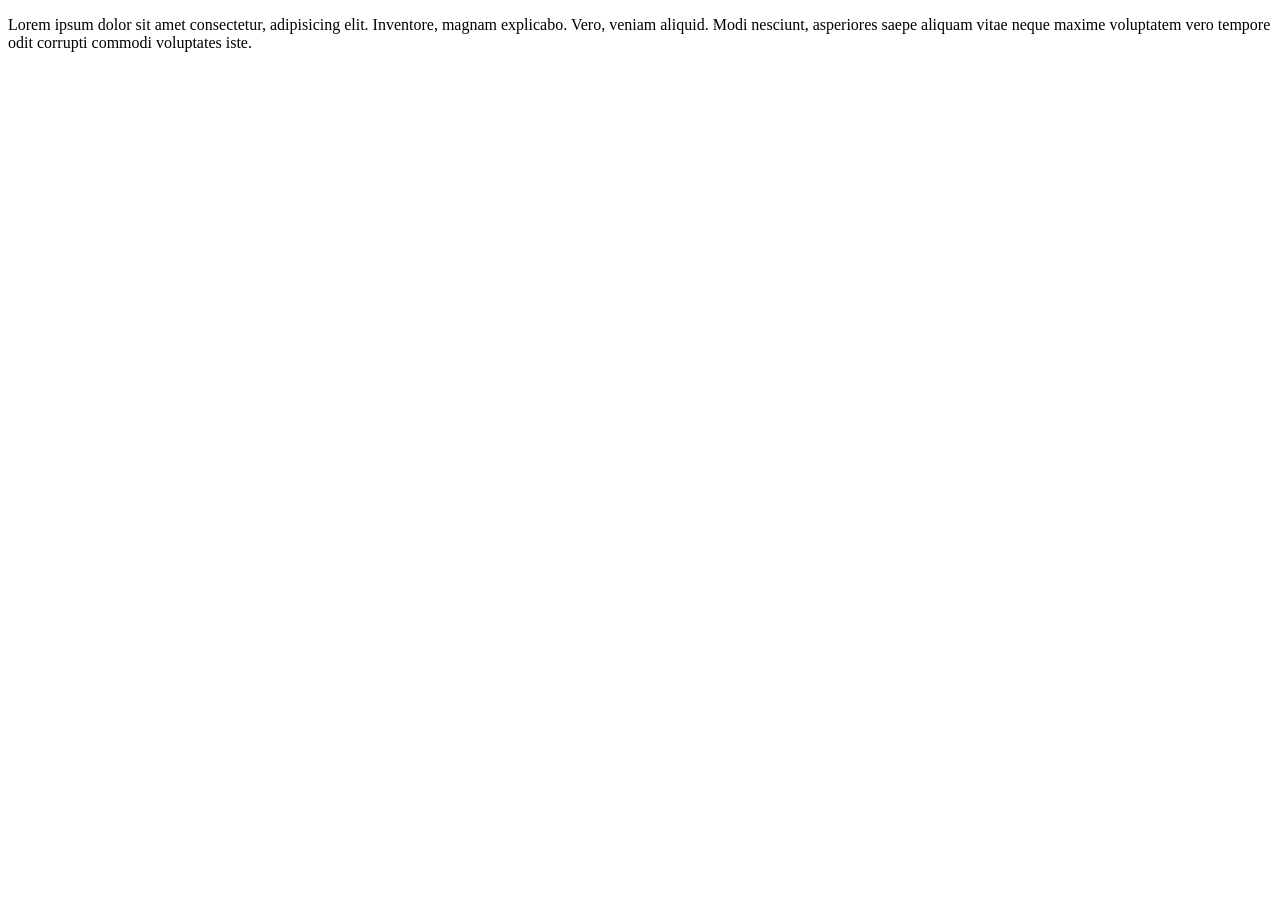
==== interfaz.html @ 6ff2b161 "version preliminar de interfaz" ====
<!DOCTYPE html>
<html lang="es">
<head>
    <meta charset="UTF-8">
    <meta name="viewport" content="width=, initial-scale=1.0">
    <title>J.A.R.V.I.S</title>
</head>
<body>
    <p>Lorem ipsum dolor sit amet consectetur, adipisicing elit. Inventore, magnam explicabo. Vero, veniam aliquid. Modi nesciunt, asperiores saepe aliquam vitae neque maxime voluptatem vero tempore odit corrupti commodi voluptates iste.</p>
</body>
</html>
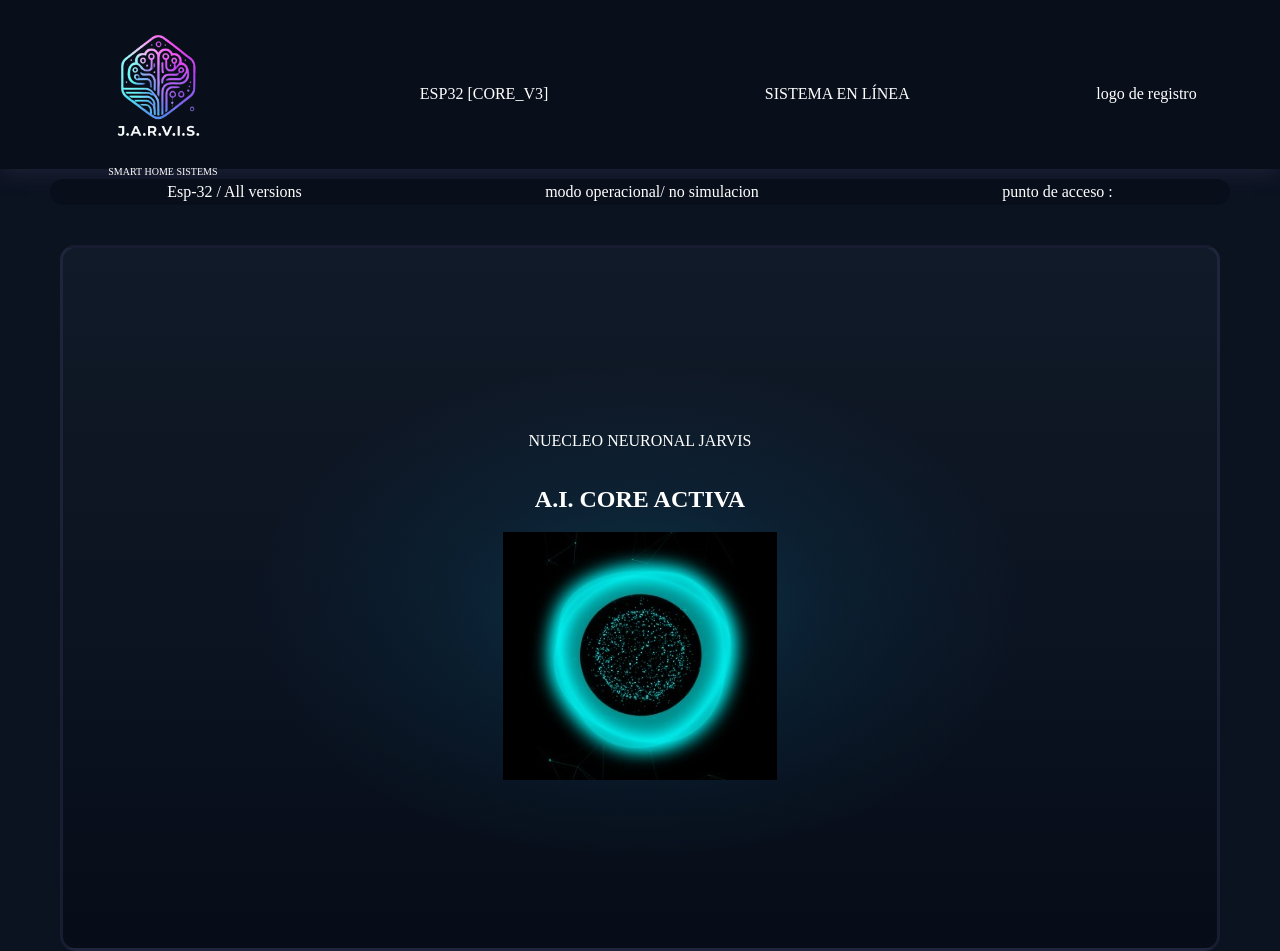
==== commit 24fb18b1: "diseño de interfaz" ====
--- a/interfaz.html
+++ b/interfaz.html
@@ -3,9 +3,42 @@
 <head>
     <meta charset="UTF-8">
     <meta name="viewport" content="width=, initial-scale=1.0">
+    <link rel="stylesheet" href="estilos_interfaz.css">
     <title>J.A.R.V.I.S</title>
 </head>
 <body>
-    <p>Lorem ipsum dolor sit amet consectetur, adipisicing elit. Inventore, magnam explicabo. Vero, veniam aliquid. Modi nesciunt, asperiores saepe aliquam vitae neque maxime voluptatem vero tempore odit corrupti commodi voluptates iste.</p>
+    <main class="principal">
+        <div class="logos">
+            <img src="imagenes/Gemini_Generated_Image_ahskaaahskaaahsk-removebg-preview.png" alt="logo">
+            <p>SMART HOME SISTEMS</p>
+        </div>
+        
+        <!-- Indicador ESP32 -->
+        <div class="esp32-badge">
+        <span>ESP32 [CORE_V3]</span>
+        <span class="status-dot"></span>
+        </div>
+
+        <!-- Estado del sistema -->
+        <div class="system-status">
+        <span class="status-dot"></span>
+        <span>SISTEMA EN LÍNEA</span>
+        </div>
+        
+        <!-- logo de registro -->
+        <p>logo de registro</p>
+    </main>
+    <div class="sobre-sombra"></div>
+    <section class="bar-status">
+        <p>Esp-32 / All versions</p>
+        <p>modo operacional/ no simulacion </p>
+        <p>punto de acceso :</p>
+    </section>
+    <section class="modelo-jarvis">
+        <p>NUECLEO NEURONAL JARVIS </p>
+        <h1>A.I. CORE ACTIVA</h1>
+        <img src="imagenes/logo-IA.png" alt="interfaz">
+    </section>
+
 </body>
 </html>
--- a/estilos_interfaz.css
+++ b/estilos_interfaz.css
@@ -0,0 +1,80 @@
+body{
+    background-color: #0B1220;
+    color:white;
+    margin: 0;
+}
+
+/* estilos main */
+
+.principal{
+    display: flex;
+    flex-direction: row;
+    align-items: center;
+    gap: 20px;
+    justify-content: space-around;
+    background-color: #080F1B;
+    padding-top: 19px ;
+    box-shadow: 0 6px 18px rgba(59, 59, 93, 0.35);
+    height: 150px;
+}
+
+.logos img{
+    width: 150px;
+    height: 150px;
+}
+.logos p{
+    margin: 0;
+    font-size: 10px;
+    margin-top: -21;
+    margin-left: 25px;
+}
+.esp32-badge,
+.system-status{
+    display: flex;
+    align-items: center;
+    gap: 15px;
+    position: relative;
+}
+
+.bar-status{
+    display: flex;
+    flex-direction: row;
+    align-items: center;
+    gap: 15px;
+    justify-content: space-around;
+    background-color: #080F1B;
+    border: solid #080F1B;
+    border-radius: 15px;
+    height: 20px;
+    margin-left: 50px;
+    margin-right: 50px;
+    margin-top: 10px;
+}
+
+.modelo-jarvis{
+    border: solid rgba(59, 59, 93, 0.35);
+    border-radius: 15px ;
+    border-width: 3px;
+    height: 700px;
+    margin-left: 60px;
+    margin-right: 60px;
+    margin-top: 40px;
+    display: flex;
+    flex-direction: column;
+    align-content: center;
+    align-items: center;
+    justify-content: center;
+   background:
+  radial-gradient(
+    ellipse at 50% 52%,
+    rgba(0, 210, 255, 0.16) 0%,
+    rgba(0, 150, 200, 0.08) 25%,
+    transparent 48%
+  ),
+  linear-gradient(
+    180deg,
+    #111a28 0%,
+    #0b1220 60%,
+    #060d18 100%
+  );
+}
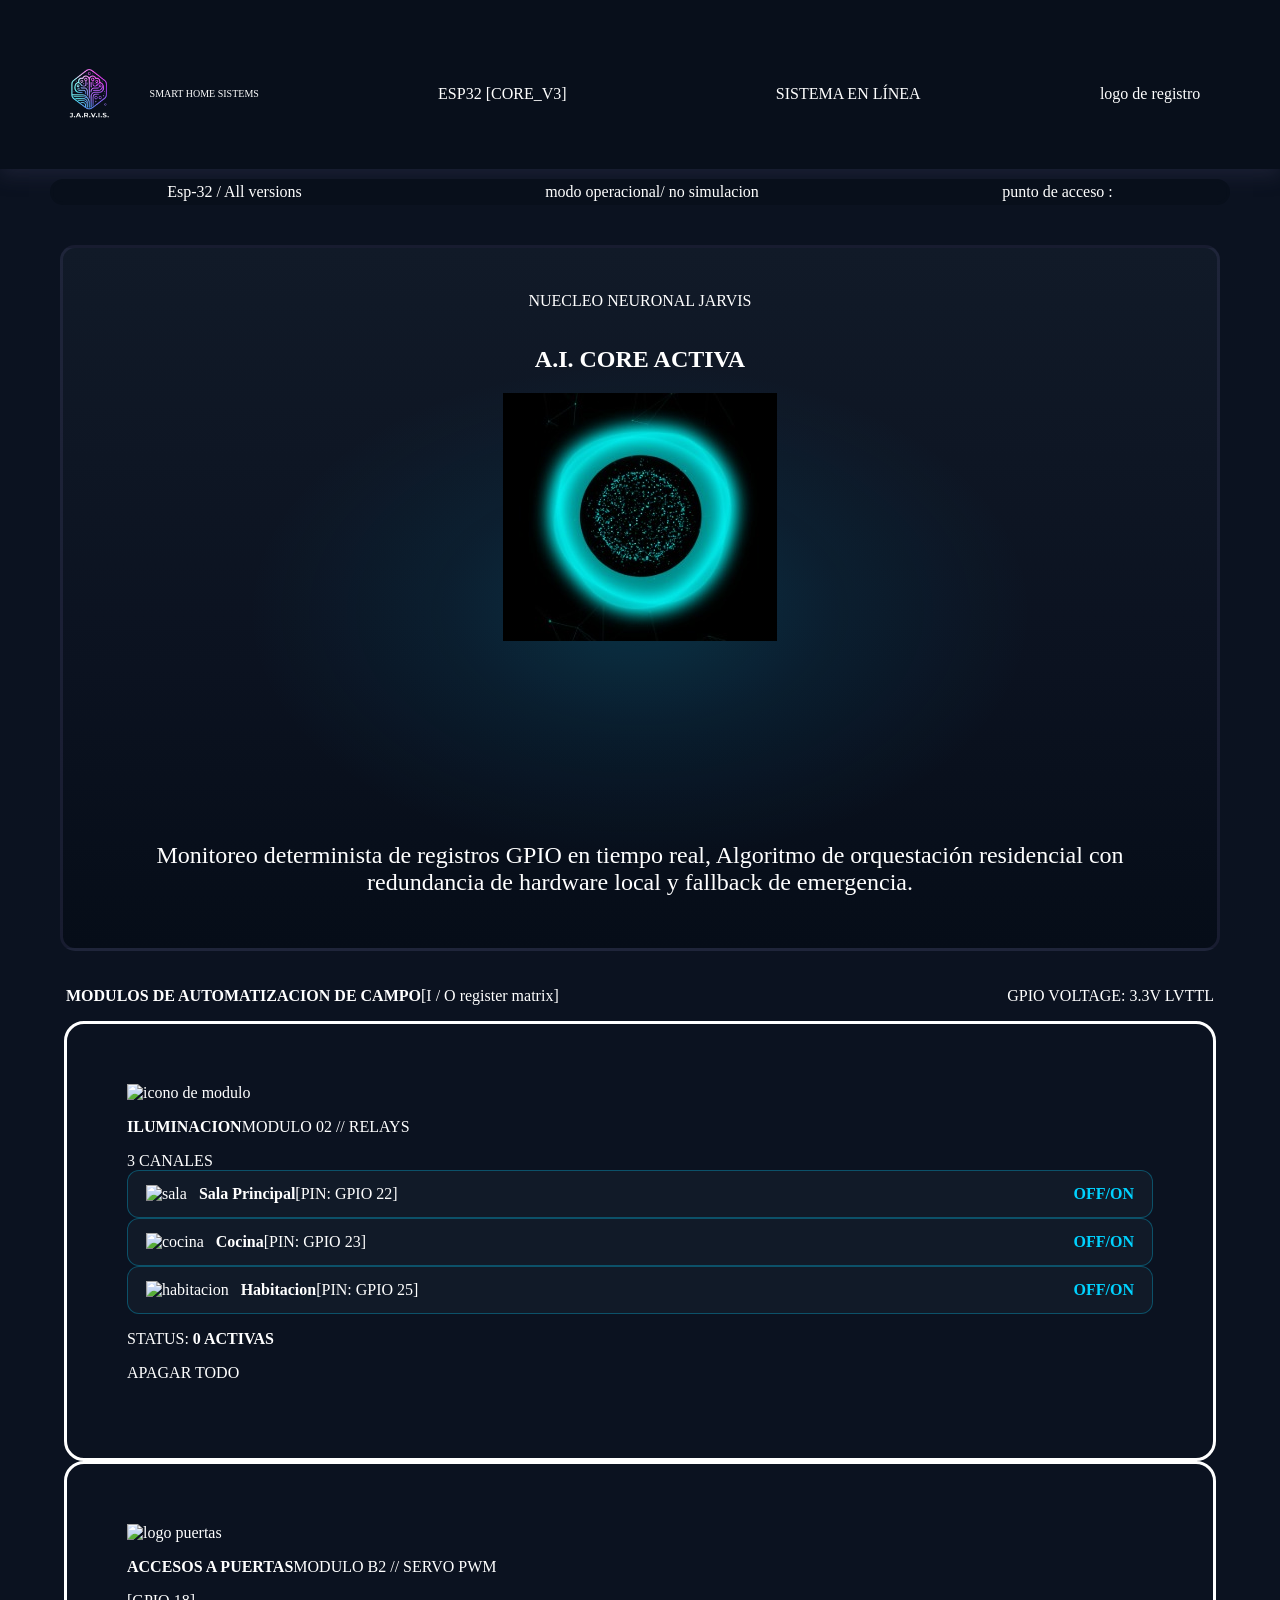
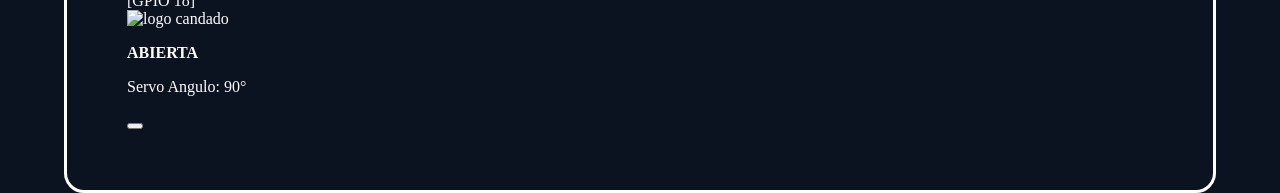
==== commit f20d0344: "continuacion de la interfaz" ====
--- a/interfaz.html
+++ b/interfaz.html
@@ -38,7 +38,50 @@
         <p>NUECLEO NEURONAL JARVIS </p>
         <h1>A.I. CORE ACTIVA</h1>
         <img src="imagenes/logo-IA.png" alt="interfaz">
+        <p class="texto_inferior">Monitoreo determinista de registros GPIO en tiempo real, Algoritmo de orquestación residencial con redundancia de hardware local y fallback de emergencia.</p>
+    </section>
+    <section>
+        <div Class="modulos">
+            <p><strong>MODULOS DE AUTOMATIZACION DE CAMPO</strong>[I / O register matrix]</p>
+            <p>GPIO VOLTAGE: 3.3V LVTTL</p>
+        </div>
+        <article class="modulo-iluminacion">
+            <img src="" alt="icono de modulo">
+            <p><strong>ILUMINACION</strong>MODULO 02 // RELAYS</p>
+            <div> 3 CANALES</div>
+            <div class="contenedor-partes-casa">
+                <button class="partes-casa" type="button" aria-pressed="false">
+                    <img src="" alt="sala">
+                    <p><strong>Sala Principal</strong>[PIN: GPIO 22]</p>
+                    <span>OFF/ON</span>
+                </button>
+                <button class="partes-casa" type="button" aria-pressed="false">
+                    <img src="" alt="cocina">
+                    <p><strong>Cocina</strong>[PIN: GPIO 23]</p>
+                    <span>OFF/ON</span>
+                </button>
+                <button class="partes-casa" type="button" aria-pressed="false">
+                    <img src="" alt="habitacion">
+                    <p><strong>Habitacion</strong>[PIN: GPIO 25]</p>
+                    <span>OFF/ON</span>
+                </button>
+            </div>
+            <p>STATUS: <strong>0 ACTIVAS</strong></p>
+            <p>APAGAR TODO</p>
+        </article>
+        <article class="modulo-iluminacion">
+            <img src="" alt="logo puertas">
+            <p><strong>ACCESOS A PUERTAS</strong>MODULO B2 // SERVO PWM</p>
+            <div>[GPIO 18]</div>
+            <div class = "candado">
+                <img src="" alt="logo candado">
+                <p><strong>ABIERTA</strong></p>
+                <p>Servo Angulo: 90°</p>
+            </div>
+            <button></button>
+
+        </article>
     </section>
 
 </body>
-</html>+</html>
--- a/estilos_interfaz.css
+++ b/estilos_interfaz.css
@@ -17,15 +17,17 @@
     box-shadow: 0 6px 18px rgba(59, 59, 93, 0.35);
     height: 150px;
 }
-
+.logos {
+    display:flex;
+}
 .logos img{
-    width: 150px;
-    height: 150px;
+    width: 72px;
+    height: 72px;
+    margin-left: -27px;
 }
 .logos p{
-    margin: 0;
     font-size: 10px;
-    margin-top: -21;
+    margin-top: 30px;
     margin-left: 25px;
 }
 .esp32-badge,
@@ -77,4 +79,56 @@
     #0b1220 60%,
     #060d18 100%
   );
+}
+.texto_inferior{
+    font-size: 24px;
+    text-align: center;
+    margin-top: 201px;
+    margin-left: 79px;
+    margin-right: 79px
+} 
+
+.modulos{
+    display: flex;
+    flex-direction: row;
+    justify-content: space-between;
+    margin-top: 20px;
+    margin-left: 66px;
+    margin-right: 66px;
+}
+
+/* Controles de iluminación por espacio */
+.modulo-iluminacion{
+    border: solid;
+    padding: 60px;
+    margin-left: 64px;
+    margin-right: 64px;
+    border-radius: 20px;
+}
+.partes-casa{
+    display: flex;
+    align-items: center;
+    gap: 12px;
+    width: 100%;
+    padding: 14px 18px;
+    border: 1px solid rgba(0, 210, 255, 0.3);
+    border-radius: 12px;
+    background-color: #111a28;
+    color: white;
+    font: inherit;
+    text-align: left;
+    cursor: pointer;
+}
+.partes-casa:hover,
+.partes-casa:focus-visible{
+    border-color: #00d2ff;
+    outline: none;
+}
+.partes-casa p{
+    flex: 1;
+    margin: 0;
+}
+.partes-casa span{
+    color: #00d2ff;
+    font-weight: 700;
 }
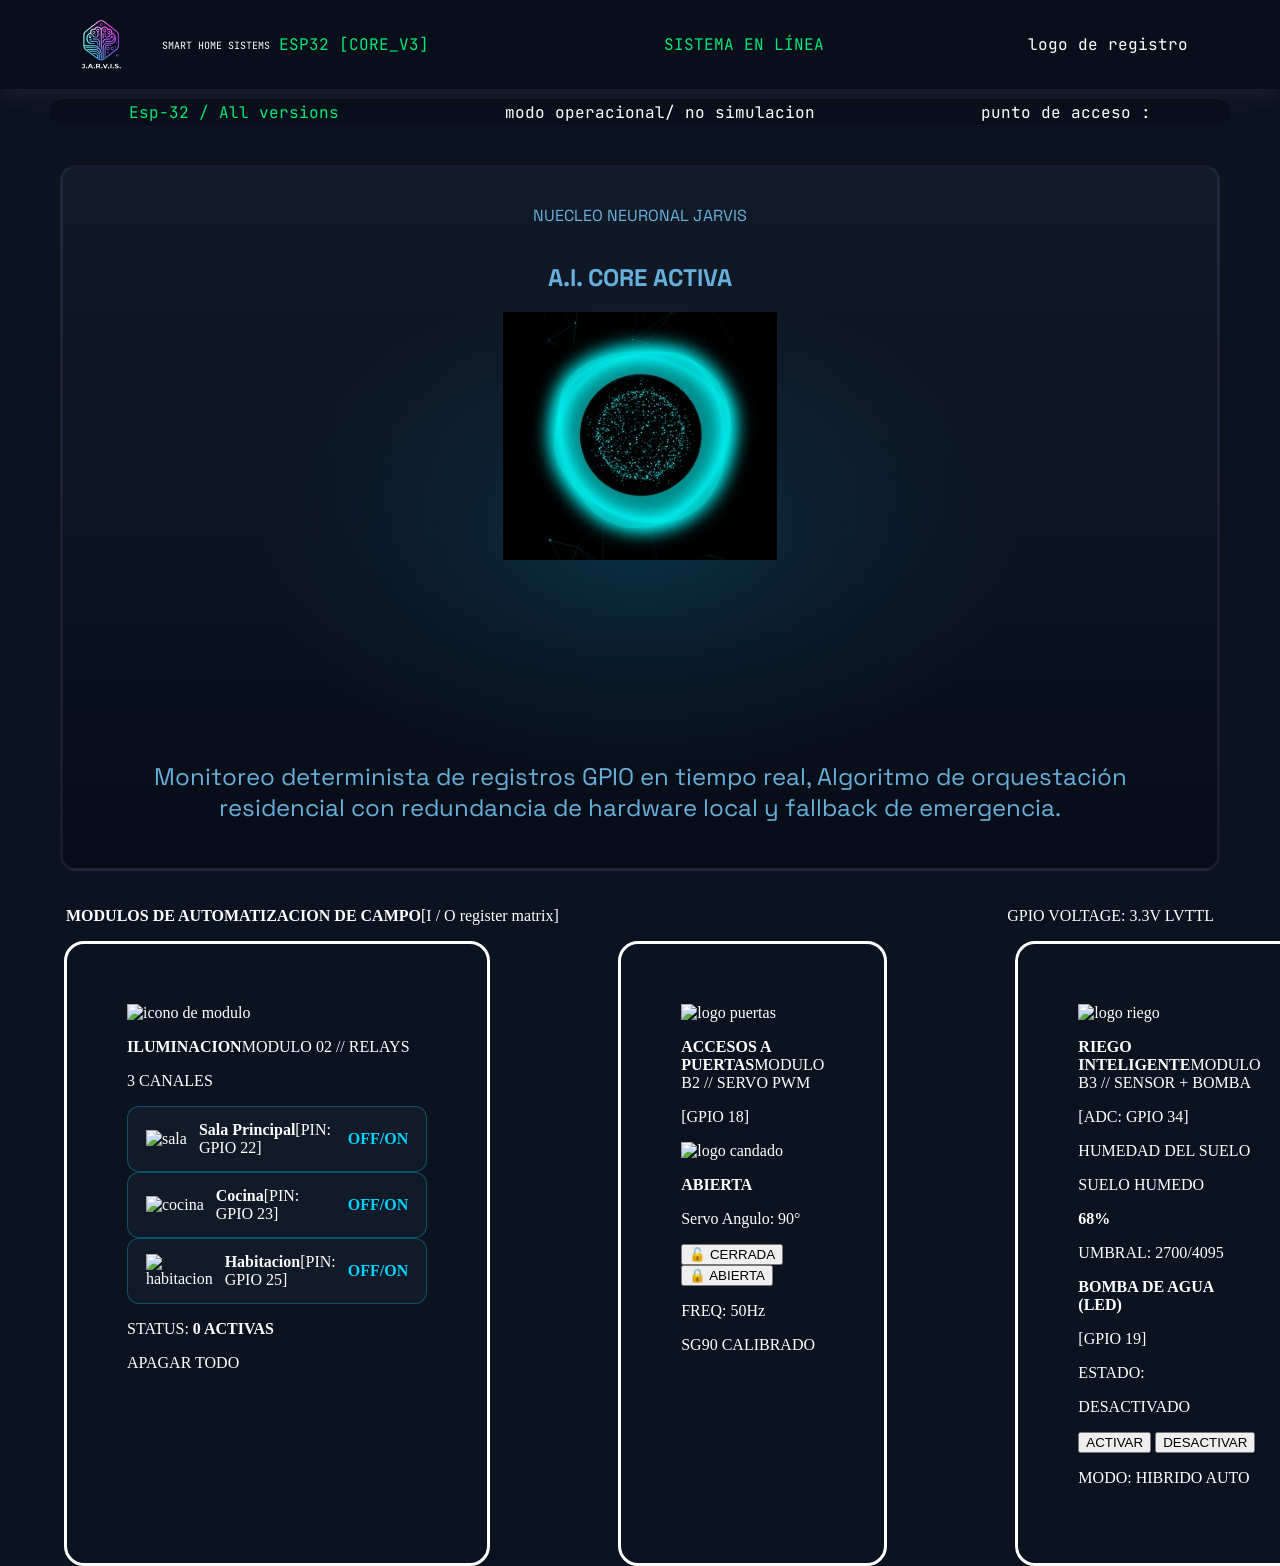
==== commit 8b63b2f9: "contuinacion de la interfaz 2" ====
--- a/interfaz.html
+++ b/interfaz.html
@@ -3,6 +3,9 @@
 <head>
     <meta charset="UTF-8">
     <meta name="viewport" content="width=, initial-scale=1.0">
+    <link rel="preconnect" href="https://fonts.googleapis.com">
+    <link rel="preconnect" href="https://fonts.gstatic.com" crossorigin>
+    <link href="https://fonts.googleapis.com/css2?family=JetBrains+Mono:ital,wght@0,100..800;1,100..800&family=Space+Grotesk:wght@300..700&display=swap" rel="stylesheet">
     <link rel="stylesheet" href="estilos_interfaz.css">
     <title>J.A.R.V.I.S</title>
 </head>
@@ -30,7 +33,7 @@
     </main>
     <div class="sobre-sombra"></div>
     <section class="bar-status">
-        <p>Esp-32 / All versions</p>
+        <p class="nombre">Esp-32 / All versions</p>
         <p>modo operacional/ no simulacion </p>
         <p>punto de acceso :</p>
     </section>
@@ -40,15 +43,15 @@
         <img src="imagenes/logo-IA.png" alt="interfaz">
         <p class="texto_inferior">Monitoreo determinista de registros GPIO en tiempo real, Algoritmo de orquestación residencial con redundancia de hardware local y fallback de emergencia.</p>
     </section>
-    <section>
-        <div Class="modulos">
-            <p><strong>MODULOS DE AUTOMATIZACION DE CAMPO</strong>[I / O register matrix]</p>
-            <p>GPIO VOLTAGE: 3.3V LVTTL</p>
-        </div>
+    <div Class="modulos">
+        <p><strong>MODULOS DE AUTOMATIZACION DE CAMPO</strong>[I / O register matrix]</p>
+        <p>GPIO VOLTAGE: 3.3V LVTTL</p>
+    </div>
+    <section class="indicadores">
         <article class="modulo-iluminacion">
             <img src="" alt="icono de modulo">
             <p><strong>ILUMINACION</strong>MODULO 02 // RELAYS</p>
-            <div> 3 CANALES</div>
+            <div> <P>3 CANALES</P></div>
             <div class="contenedor-partes-casa">
                 <button class="partes-casa" type="button" aria-pressed="false">
                     <img src="" alt="sala">
@@ -72,16 +75,67 @@
         <article class="modulo-iluminacion">
             <img src="" alt="logo puertas">
             <p><strong>ACCESOS A PUERTAS</strong>MODULO B2 // SERVO PWM</p>
-            <div>[GPIO 18]</div>
+            <div><P>[GPIO 18]</P></div>
             <div class = "candado">
-                <img src="" alt="logo candado">
-                <p><strong>ABIERTA</strong></p>
+                <img class="logo-candado" src="" alt="logo candado">
+                <p class="indicador"><strong>ABIERTA</strong></p>
                 <p>Servo Angulo: 90°</p>
             </div>
-            <button></button>
-
+            <button>🔓 CERRADA</button>
+            <button>🔒 ABIERTA</button>
+            <p>FREQ: 50Hz</p>
+            <p>SG90 CALIBRADO</p>
+        </article>
+        <article class="modulo-iluminacion">
+            <img src="" alt="logo riego">
+            <p><strong>RIEGO INTELIGENTE</strong>MODULO B3 // SENSOR + BOMBA</p>
+            <div><P>[ADC: GPIO 34]</P></div>
+            <div>
+                <p>HUMEDAD DEL SUELO</p>
+                <div><p>SUELO HUMEDO</p></div>
+                <p class="porcentaje"><strong>68%</strong></p>
+                <p>UMBRAL: 2700/4095</p>
+                <div class="barra" role="progressbar"
+                    aria-valuemin="0" aria-valuemax="100" aria-valuenow="65">
+                    <div class="relleno" id="relleno"></div>
+                </div>
+            </div>
+            <div>
+                <p><strong>BOMBA DE AGUA (LED)</strong></p>
+                <p>[GPIO 19]</p>
+                <p>ESTADO:</p>
+                <p>DESACTIVADO</p>
+                <button>ACTIVAR</button>
+                <button>DESACTIVAR</button>
+            </div>
+            <p>MODO: HIBRIDO AUTO</p>
+        </article>
+        <article class="modulo-iluminacion">
+            <img src="" alt="logo telemtria">
+            <p><strong>TELEMETRIA GLOBAL</strong>MODULO D4 // DIAGNOSTICO</p>
+            <div class="TELEMETRIA">
+                <p>ESP32 HARDWARE</p>
+                <p>🛜 CONECTADO</p>
+            </div>
+            <div class="TELEMETRIA">
+                <p>ILUMINACION</p>
+                <p>0 LUCES ON</p>
+            </div>
+            <div class="TELEMETRIA">
+                <p>ABIERTA</p>
+                <p>ABIERTA (90°)</p>
+            </div>
+            <div class="TELEMETRIA">
+                <p>BOMBA DE RIEGO</p>
+                <p>EN ESPERA</p>
+            </div>
+            <div class="TELEMETRIA">
+                <p>TENSION LOGICA</p>
+                <p>3.30 VDC</p>
+            </div>
+            <p>STABLE</p>
         </article>
     </section>
-
+ 
 </body>
 </html>
--- a/estilos_interfaz.css
+++ b/estilos_interfaz.css
@@ -1,3 +1,18 @@
+
+.space-grotesk {
+  font-family: "Space Grotesk", sans-serif;
+  font-optical-sizing: auto;
+  font-weight: weight;
+  font-style: normal;
+}
+
+.jetbrains-mono {
+  font-family: "JetBrains Mono", monospace;
+  font-optical-sizing: auto;
+  font-weight: weight;
+  font-style: normal;
+}
+
 body{
     background-color: #0B1220;
     color:white;
@@ -13,9 +28,9 @@
     gap: 20px;
     justify-content: space-around;
     background-color: #080F1B;
-    padding-top: 19px ;
     box-shadow: 0 6px 18px rgba(59, 59, 93, 0.35);
-    height: 150px;
+    height: 89px;
+    font-family: "JetBrains Mono", monospace;
 }
 .logos {
     display:flex;
@@ -29,6 +44,13 @@
     font-size: 10px;
     margin-top: 30px;
     margin-left: 25px;
+}
+.esp32-badge{
+    color: #02E677;
+    margin-left: -195px;
+}
+.system-status{
+    color: #02E677;
 }
 .esp32-badge,
 .system-status{
@@ -51,6 +73,10 @@
     margin-left: 50px;
     margin-right: 50px;
     margin-top: 10px;
+    font-family: "JetBrains Mono", monospace;
+}
+.nombre{
+    color: #02E677;
 }
 
 .modelo-jarvis{
@@ -66,6 +92,8 @@
     align-content: center;
     align-items: center;
     justify-content: center;
+    font-family: "Space Grotesk", sans-serif;
+    color: #67B0DB;
    background:
   radial-gradient(
     ellipse at 50% 52%,
@@ -95,6 +123,12 @@
     margin-top: 20px;
     margin-left: 66px;
     margin-right: 66px;
+}
+
+.indicadores{
+    display: flex;
+    flex-direction: row;
+    gap: ;
 }
 
 /* Controles de iluminación por espacio */
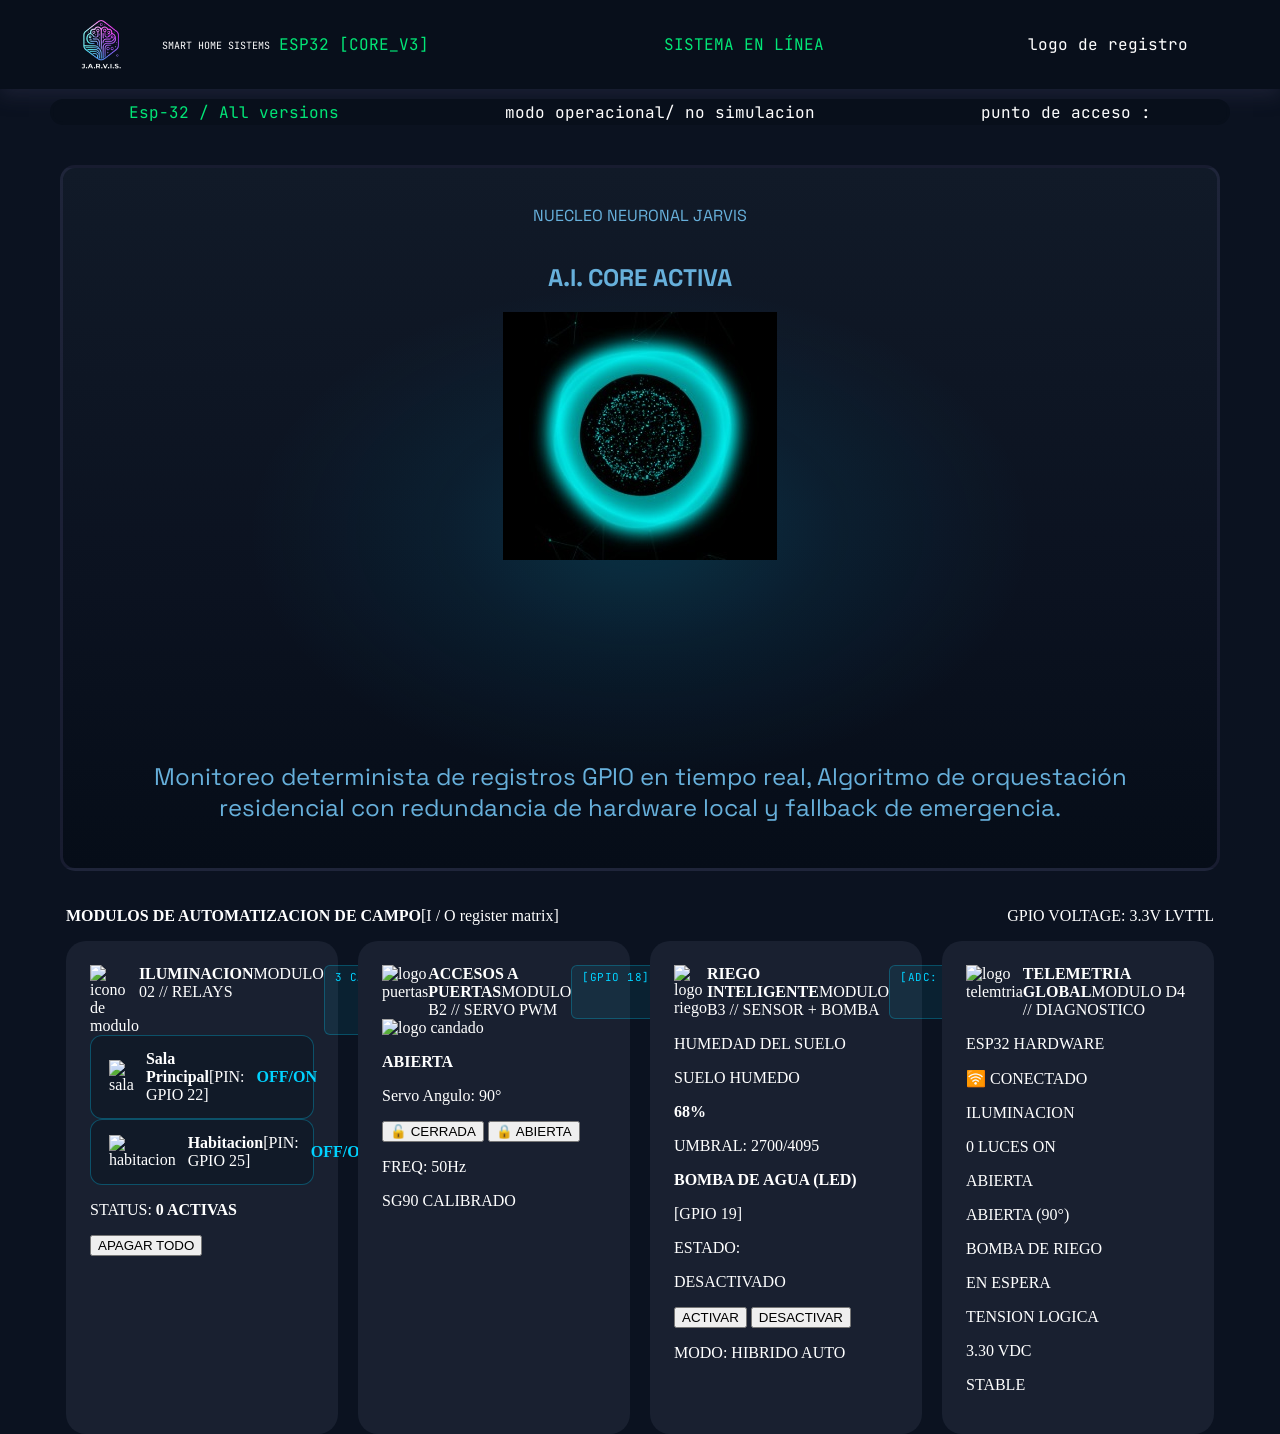
==== commit 06825414: "continuacion 3 de la pagina" ====
--- a/interfaz.html
+++ b/interfaz.html
@@ -49,18 +49,16 @@
     </div>
     <section class="indicadores">
         <article class="modulo-iluminacion">
-            <img src="" alt="icono de modulo">
-            <p><strong>ILUMINACION</strong>MODULO 02 // RELAYS</p>
-            <div> <P>3 CANALES</P></div>
+            <div  class="encabezado">
+             <img src="" alt="icono de modulo">
+            <p><strong>ILUMINACION</strong>MODULO 02 // RELAYS</p>   
+            <div class = "pines"><P>3 CANALES</P></div>
+            </div>
+            
             <div class="contenedor-partes-casa">
                 <button class="partes-casa" type="button" aria-pressed="false">
                     <img src="" alt="sala">
                     <p><strong>Sala Principal</strong>[PIN: GPIO 22]</p>
-                    <span>OFF/ON</span>
-                </button>
-                <button class="partes-casa" type="button" aria-pressed="false">
-                    <img src="" alt="cocina">
-                    <p><strong>Cocina</strong>[PIN: GPIO 23]</p>
                     <span>OFF/ON</span>
                 </button>
                 <button class="partes-casa" type="button" aria-pressed="false">
@@ -70,12 +68,14 @@
                 </button>
             </div>
             <p>STATUS: <strong>0 ACTIVAS</strong></p>
-            <p>APAGAR TODO</p>
+            <button>APAGAR TODO</button>
         </article>
         <article class="modulo-iluminacion">
+            <div class="encabezado">
             <img src="" alt="logo puertas">
             <p><strong>ACCESOS A PUERTAS</strong>MODULO B2 // SERVO PWM</p>
-            <div><P>[GPIO 18]</P></div>
+            <div class = "pines"><P>[GPIO 18]</P></div>
+            </div>
             <div class = "candado">
                 <img class="logo-candado" src="" alt="logo candado">
                 <p class="indicador"><strong>ABIERTA</strong></p>
@@ -87,9 +87,12 @@
             <p>SG90 CALIBRADO</p>
         </article>
         <article class="modulo-iluminacion">
-            <img src="" alt="logo riego">
-            <p><strong>RIEGO INTELIGENTE</strong>MODULO B3 // SENSOR + BOMBA</p>
-            <div><P>[ADC: GPIO 34]</P></div>
+            <div class="encabezado">
+             <img src="" alt="logo riego">
+            <p><strong>RIEGO INTELIGENTE</strong>MODULO B3 // SENSOR + BOMBA</p>   
+            <div class = "pines"><P>[ADC: GPIO 34]</P></div>
+            </div>
+            
             <div>
                 <p>HUMEDAD DEL SUELO</p>
                 <div><p>SUELO HUMEDO</p></div>
@@ -111,8 +114,11 @@
             <p>MODO: HIBRIDO AUTO</p>
         </article>
         <article class="modulo-iluminacion">
-            <img src="" alt="logo telemtria">
-            <p><strong>TELEMETRIA GLOBAL</strong>MODULO D4 // DIAGNOSTICO</p>
+            <div class="encabezado">
+                <img src="" alt="logo telemtria">
+                <p><strong>TELEMETRIA GLOBAL</strong>MODULO D4 // DIAGNOSTICO</p>
+                
+            </div>
             <div class="TELEMETRIA">
                 <p>ESP32 HARDWARE</p>
                 <p>🛜 CONECTADO</p>
--- a/estilos_interfaz.css
+++ b/estilos_interfaz.css
@@ -128,16 +128,39 @@
 .indicadores{
     display: flex;
     flex-direction: row;
-    gap: ;
+    gap: 20px;
+    margin: 0 66px;          /* mismo margen que .modulos, deja espacio a la derecha */
+    box-sizing: border-box;
 }
 
-/* Controles de iluminación por espacio */
 .modulo-iluminacion{
-    border: solid;
-    padding: 60px;
-    margin-left: 64px;
-    margin-right: 64px;
+    flex: 1 1 0;             /* las 4 tarjetas se reparten el ancho disponible */
+    min-width: 0;            /* evita que el contenido las empuje fuera de la página */
+    box-sizing: border-box;
+    padding: 24px;           /* antes 60px, era demasiado para 4 columnas */
+    margin: 0;               /* quitamos el margin-left: 64px y el margin-right: -57px */
     border-radius: 20px;
+    background-color: #192030;
+}
+.encabezado{
+    display: flex;
+}
+.encabezado p{
+    margin: 0;
+
+}
+   .pines{
+    display: inline-block;
+    padding: 4px 10px;
+    border-radius: 6px;
+    background-color: rgba(0, 210, 255, 0.08);
+    border: 1px solid rgba(0, 210, 255, 0.25);
+    color: #00d2ff;
+    font-family: "JetBrains Mono", monospace;
+    font-size: 11px;
+    letter-spacing: 0.5px;
+    text-transform: uppercase;
+    white-space: nowrap;
 }
 .partes-casa{
     display: flex;
